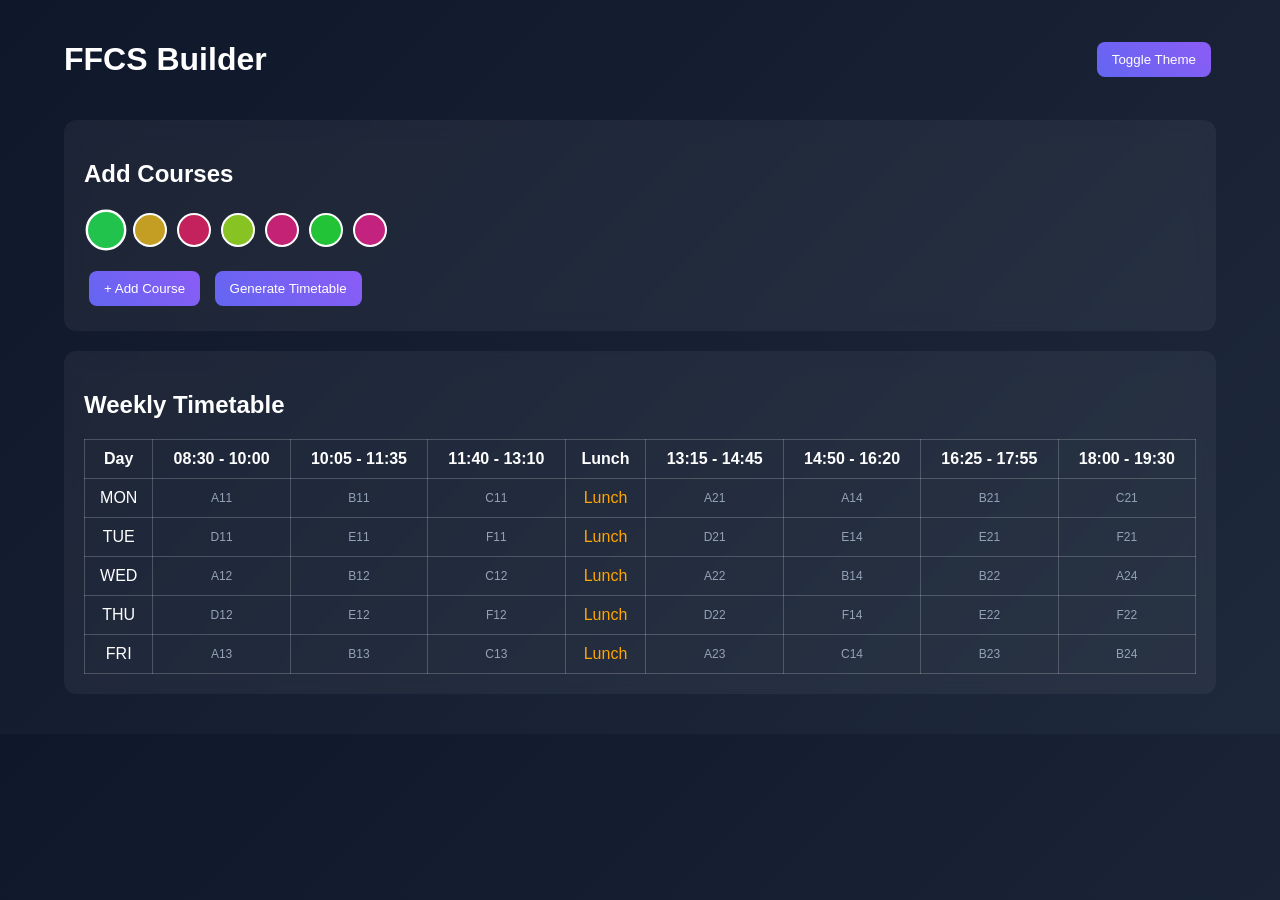
==== index..html @ ad63f23d "initial commit" ====
<!DOCTYPE html>
<html lang="en">
<head>
<meta charset="UTF-8">
<meta name="viewport" content="width=device-width, initial-scale=1.0">
<title>FFCS Planner</title>
<link rel="stylesheet" href="style.css">
</head>

<body>

<div class="container">

<header>
  <h1> FFCS Builder</h1>
  <button id="themeToggle">Toggle Theme</button>
</header>

<section class="card">
  <h2>Add Courses</h2>

  <div id="courseList"></div>

  <!-- COLOR PICKER -->
  <div class="colorPicker" id="colorPicker"></div>

  <button onclick="addCourse()">+ Add Course</button>
  <button onclick="generate()">Generate Timetable</button>
</section>

<section class="card">
  <h2>Weekly Timetable</h2>

  <table>
    <thead>
      <tr>
        <th>Day</th>
        <th>08:30 - 10:00</th>
        <th>10:05 - 11:35</th>
        <th>11:40 - 13:10</th>
        <th>Lunch</th>
        <th>13:15 - 14:45</th>
        <th>14:50 - 16:20</th>
        <th>16:25 - 17:55</th>
        <th>18:00 - 19:30</th>
      </tr>
    </thead>
    <tbody id="tableBody"></tbody>
  </table>

</section>

</div>

<script src="app.js"></script>
</body>
</html>
---- style.css ----
body{
  margin:0;
  font-family:Arial;
  background:linear-gradient(135deg,#0f172a,#1e293b);
  color:white;
  transition:0.3s;
}

body.light{
  background:#f1f5f9;
  color:black;
}

.container{
  width:90%;
  margin:auto;
  padding:20px;
}

header{
  display:flex;
  justify-content:space-between;
  align-items:center;
}

.card{
  background:rgba(255,255,255,0.05);
  padding:20px;
  margin:20px 0;
  border-radius:12px;
  backdrop-filter:blur(10px);
}

button{
  padding:10px 15px;
  margin:5px;
  border:none;
  border-radius:8px;
  background:linear-gradient(45deg,#6366f1,#8b5cf6);
  color:white;
  cursor:pointer;
}

input{
  padding:10px;
  margin:5px;
  border-radius:8px;
  border:none;
}

.courseRow{
  margin-bottom:10px;
}

.slotBox button{
  margin:3px;
  padding:6px;
  background:#334155;
  font-size:12px;
}

.slotBox button.active{
  background:#22c55e;
}

.colorPicker{
  margin:10px 0;
}

.colorBox{
  display:inline-block;
  width:30px;
  height:30px;
  margin:5px;
  border-radius:50%;
  cursor:pointer;
  border:2px solid white;
}

.colorBox.active{
  transform:scale(1.2);
}

table{
  width:100%;
  border-collapse:collapse;
}

td,th{
  border:1px solid rgba(255,255,255,0.2);
  padding:10px;
  text-align:center;
}

.default-slot{
  color:#94a3b8;
  font-size:12px;
}

.lunch{
  color:orange;
}

.filled{
  color:white;
  font-weight:bold;
  border-radius:6px;
  animation:pop 0.3s;
}

@keyframes pop{
  from{transform:scale(0.8);}
  to{transform:scale(1);}
}
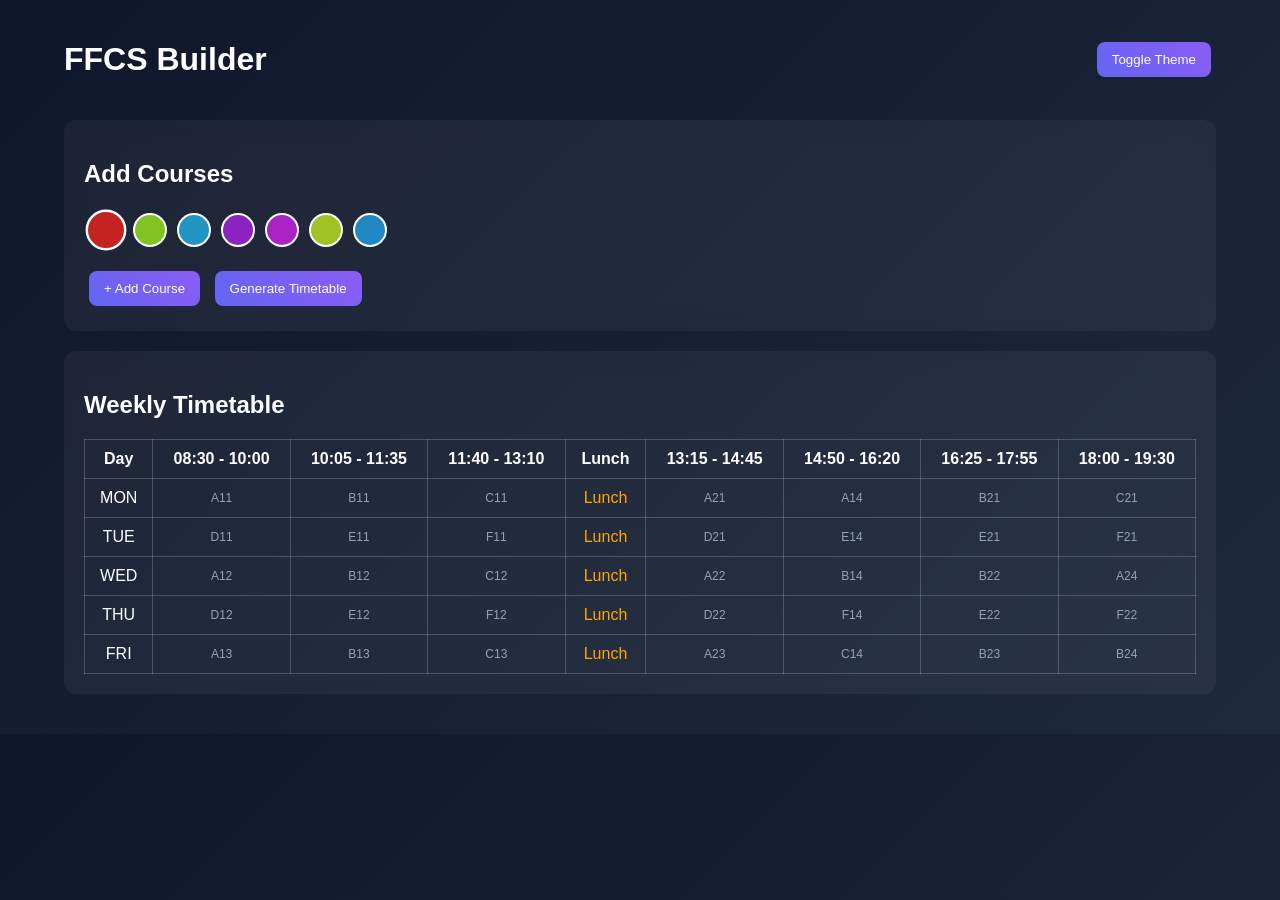
==== commit 58447b24: "Update index..html" ====
--- a/index..html
+++ b/index..html
@@ -12,7 +12,7 @@
 <div class="container">
 
 <header>
-  <h1> FFCS Builder</h1>
+  <h1> FFCS Builder </h1>
   <button id="themeToggle">Toggle Theme</button>
 </header>
 
@@ -54,4 +54,4 @@
 
 <script src="app.js"></script>
 </body>
-</html>+</html>
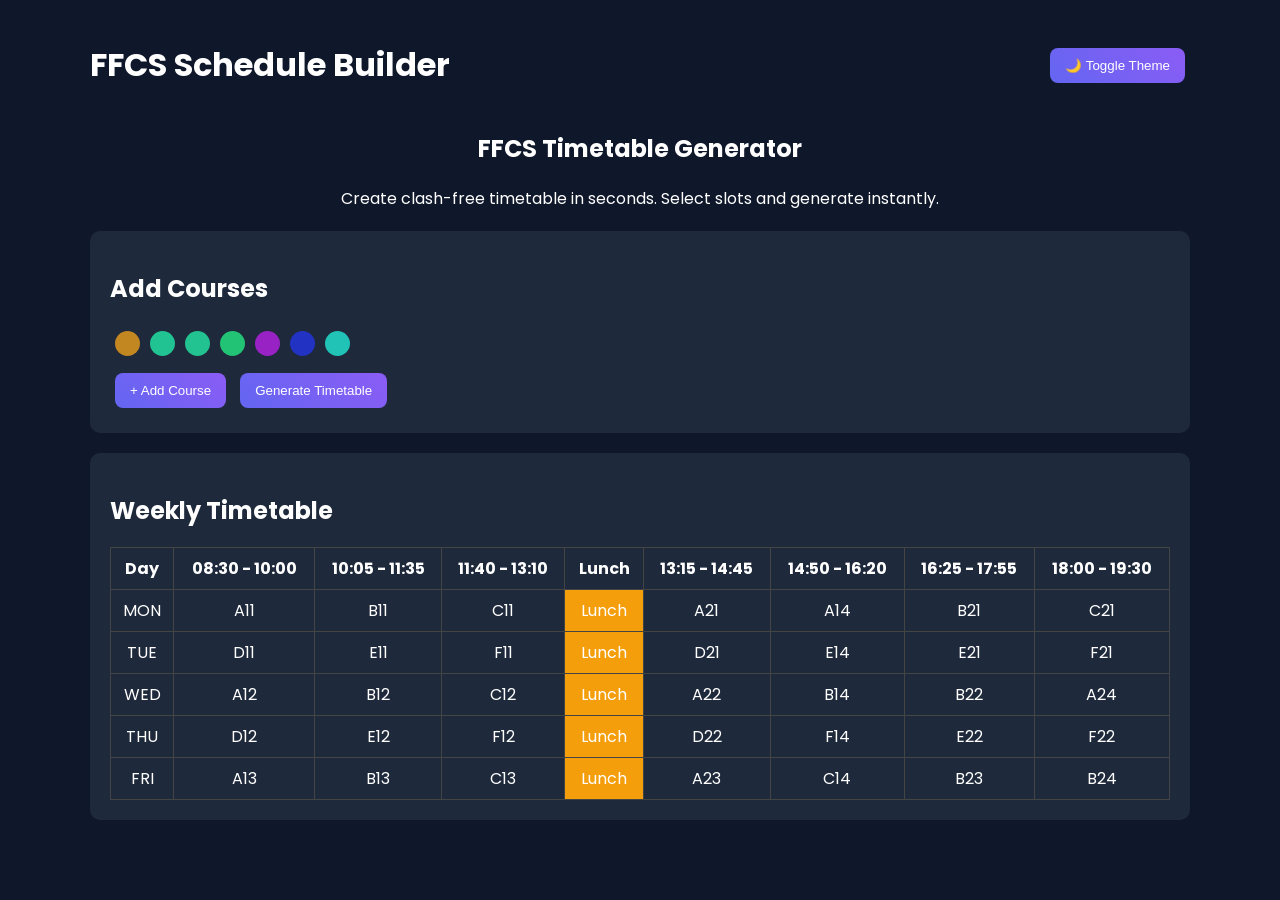
==== commit ec5e9f18: "add google verification file" ====
--- a/index..html
+++ b/index..html
@@ -3,8 +3,14 @@
 <head>
 <meta charset="UTF-8">
 <meta name="viewport" content="width=device-width, initial-scale=1.0">
-<title>FFCS Planner</title>
+
+<title>FFCS Timetable Generator | Clash-Free Schedule Builder</title>
+
+<meta name="description" content="Create clash-free FFCS timetables instantly. Perfect for VIT students.">
+
 <link rel="stylesheet" href="style.css">
+
+<link href="https://fonts.googleapis.com/css2?family=Poppins:wght@300;500;700&display=swap" rel="stylesheet">
 </head>
 
 <body>
@@ -12,17 +18,23 @@
 <div class="container">
 
 <header>
-  <h1> FFCS Builder </h1>
-  <button id="themeToggle">Toggle Theme</button>
+  <h1>FFCS Schedule Builder</h1>
+  <button id="themeToggle">🌙 Toggle Theme</button>
 </header>
+
+<section class="hero">
+  <h2>FFCS Timetable Generator</h2>
+  <p>
+    Create clash-free timetable in seconds. Select slots and generate instantly.
+  </p>
+</section>
 
 <section class="card">
   <h2>Add Courses</h2>
 
   <div id="courseList"></div>
 
-  <!-- COLOR PICKER -->
-  <div class="colorPicker" id="colorPicker"></div>
+  <div id="colorPicker"></div>
 
   <button onclick="addCourse()">+ Add Course</button>
   <button onclick="generate()">Generate Timetable</button>
@@ -54,4 +66,4 @@
 
 <script src="app.js"></script>
 </body>
-</html>
+</html>
--- a/style.css
+++ b/style.css
@@ -1,18 +1,17 @@
 body{
+  font-family: 'Poppins', sans-serif;
   margin:0;
-  font-family:Arial;
-  background:linear-gradient(135deg,#0f172a,#1e293b);
+  background:#0f172a;
   color:white;
-  transition:0.3s;
 }
 
-body.light{
-  background:#f1f5f9;
+.light{
+  background:#f5f5f5;
   color:black;
 }
 
 .container{
-  width:90%;
+  max-width:1100px;
   margin:auto;
   padding:20px;
 }
@@ -23,28 +22,32 @@
   align-items:center;
 }
 
-.card{
-  background:rgba(255,255,255,0.05);
-  padding:20px;
-  margin:20px 0;
-  border-radius:12px;
-  backdrop-filter:blur(10px);
-}
-
 button{
   padding:10px 15px;
-  margin:5px;
   border:none;
   border-radius:8px;
   background:linear-gradient(45deg,#6366f1,#8b5cf6);
   color:white;
   cursor:pointer;
+  margin:5px;
+}
+
+.card{
+  background:#1e293b;
+  padding:20px;
+  margin-top:20px;
+  border-radius:10px;
+}
+
+.hero{
+  text-align:center;
+  margin:20px 0;
 }
 
 input{
   padding:10px;
   margin:5px;
-  border-radius:8px;
+  border-radius:6px;
   border:none;
 }
 
@@ -54,8 +57,7 @@
 
 .slotBox button{
   margin:3px;
-  padding:6px;
-  background:#334155;
+  padding:5px;
   font-size:12px;
 }
 
@@ -63,22 +65,17 @@
   background:#22c55e;
 }
 
-.colorPicker{
-  margin:10px 0;
-}
-
 .colorBox{
+  width:25px;
+  height:25px;
   display:inline-block;
-  width:30px;
-  height:30px;
   margin:5px;
   border-radius:50%;
   cursor:pointer;
-  border:2px solid white;
 }
 
 .colorBox.active{
-  transform:scale(1.2);
+  border:2px solid white;
 }
 
 table{
@@ -87,28 +84,16 @@
 }
 
 td,th{
-  border:1px solid rgba(255,255,255,0.2);
-  padding:10px;
+  border:1px solid #444;
+  padding:8px;
   text-align:center;
 }
 
-.default-slot{
-  color:#94a3b8;
-  font-size:12px;
-}
-
 .lunch{
-  color:orange;
+  background:#f59e0b;
 }
 
 .filled{
   color:white;
-  font-weight:bold;
-  border-radius:6px;
-  animation:pop 0.3s;
-}
-
-@keyframes pop{
-  from{transform:scale(0.8);}
-  to{transform:scale(1);}
+  font-size:12px;
 }
